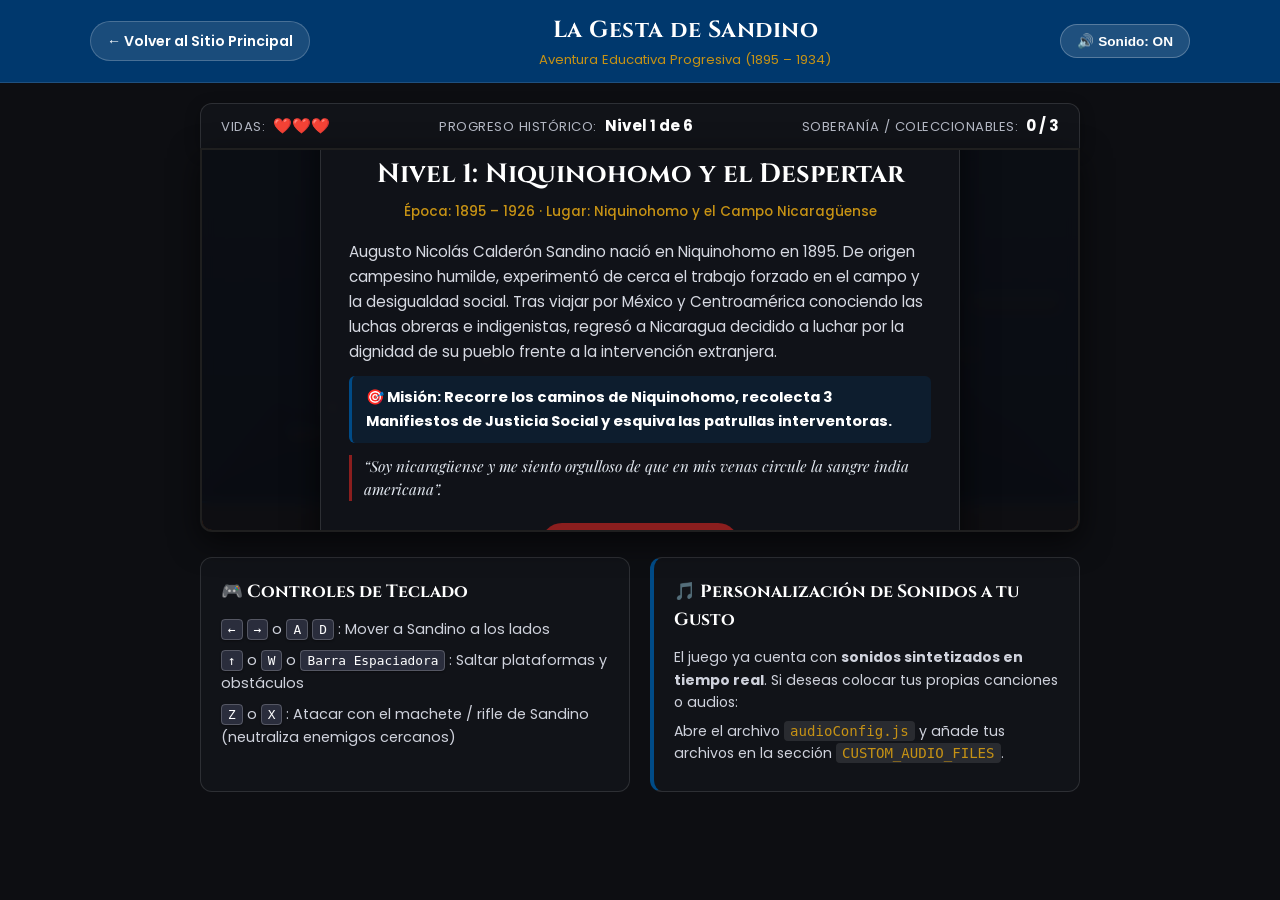
==== Mini_juego/index.html @ 036c1f07 "Add files via upload" ====
<!DOCTYPE html>
<html lang="es">

<head>
    <meta charset="UTF-8">
    <meta name="viewport" content="width=device-width, initial-scale=1.0">
    <title>La Gesta de Sandino | Videojuego Histórico Educativo</title>
    <!-- Google Fonts -->
    <link rel="preconnect" href="https://fonts.googleapis.com">
    <link rel="preconnect" href="https://fonts.gstatic.com" crossorigin>
    <link href="https://fonts.googleapis.com/css2?family=Cinzel:wght@600;700;900&family=Playfair+Display:ital,wght@0,600;0,800;1,600&family=Poppins:wght@300;400;500;600;700&display=swap" rel="stylesheet">
    <link rel="stylesheet" href="styles.css">
</head>

<body>
    <!-- Encabezado de Navegación del Mini Juego -->
    <header class="game-header">
        <div class="header-container">
            <a href="../index.html" class="btn-return">← Volver al Sitio Principal</a>
            <div class="game-title-group">
                <h1 class="game-main-title">La Gesta de Sandino</h1>
                <p class="game-subtitle">Aventura Educativa Progresiva (1895 – 1934)</p>
            </div>
            <button id="btnToggleSound" class="btn-sound-toggle">🔊 Sonido: ON</button>
        </div>
    </header>

    <main class="game-wrapper">
        <!-- Barra de Estado / HUD del Jugador -->
        <div class="game-hud">
            <div class="hud-item">
                <span class="hud-label">Vidas:</span>
                <span id="hudLives" class="hud-value">❤️❤️❤️</span>
            </div>
            <div class="hud-item">
                <span class="hud-label">Progreso Histórico:</span>
                <span id="hudLevel" class="hud-value">Nivel 1 de 6</span>
            </div>
            <div class="hud-item">
                <span class="hud-label">Soberanía / Coleccionables:</span>
                <span id="hudScore" class="hud-value">0 / 3</span>
            </div>
        </div>

        <!-- Contenedor del Lienzo del Juego -->
        <div class="canvas-container">
            <canvas id="gameCanvas" width="1200" height="520"></canvas>

            <!-- Modal Educativo de Inicio de Nivel -->
            <div id="dialogueModal" class="game-modal">
                <div class="modal-content">
                    <span class="modal-badge">Contexto Pedagógico</span>
                    <h2 id="dialogueTitle">Nivel 1: Niquinohomo y el Despertar</h2>
                    <p id="dialoguePeriod" class="modal-meta">Época: 1895 – 1926 · Lugar: Niquinohomo</p>
                    <div class="modal-body">
                        <p id="dialogueText">Texto de historia aquí...</p>
                        <div class="modal-mission">
                            <strong id="dialogueMission">🎯 Misión: Recolecta los manifiestos...</strong>
                        </div>
                        <blockquote id="dialogueQuote" class="modal-quote">“La soberanía de un pueblo no se discute...”</blockquote>
                    </div>
                    <button id="btnStartLevel" class="btn-game btn-play">Comenzar Misión ▶</button>
                </div>
            </div>

            <!-- Modal de Nivel Completado -->
            <div id="levelWinModal" class="game-modal">
                <div class="modal-content victory-content">
                    <span class="modal-badge badge-gold">¡Hito Histórico Alcanzado!</span>
                    <h2 id="winTitle">¡Victoria de Nivel!</h2>
                    <p id="winDesc">Descripción de la victoria histórica...</p>
                    <button id="btnNextLevel" class="btn-game btn-next">Avanzar en la Historia ➔</button>
                </div>
            </div>

            <!-- Modal de Derrota / Reintento -->
            <div id="gameOverModal" class="game-modal">
                <div class="modal-content defeat-content">
                    <span class="modal-badge badge-red">La Lucha Continúa</span>
                    <h2>Sandino se Repliega</h2>
                    <p>Las circunstancias fueron adversas en este intento. Como decía Sandino: <em>"En la lucha por la patria no hay rendición, sino reorganización táctica"</em>.</p>
                    <button id="btnRetry" class="btn-game btn-retry">Reintentar Nivel ↺</button>
                </div>
            </div>

            <!-- Modal de Victoria Final y Epílogo -->
            <div id="finalVictoryModal" class="game-modal">
                <div class="modal-content epilogue-content">
                    <span class="modal-badge badge-gold">¡Gesta Completada!</span>
                    <h2>General de Hombres Libres</h2>
                    <p>Has recorrido toda la trayectoria histórica de Augusto C. Sandino: desde sus humildes orígenes en Niquinohomo, su heroica resistencia armada en Las Segovias expulsando a las tropas interventoras, su proyecto de paz y cooperativas en Wiwilí, hasta su elevación a la <strong>Inmortalidad como Héroe Nacional de Nicaragua</strong>.</p>
                    <blockquote class="modal-quote">“Sandino vive en la soberanía y la dignidad del pueblo nicaragüense”.</blockquote>
                    <div class="modal-actions">
                        <button id="btnRestartAll" class="btn-game btn-retry">Jugar de Nuevo ↺</button>
                        <a href="../index.html" class="btn-game btn-play">Regresar al Sitio Principal 🏛️</a>
                    </div>
                </div>
            </div>
        </div>

        <!-- Controles Táctiles para Móviles / Tablets -->
        <div class="touch-controls" id="touchControls">
            <div class="touch-dpad">
                <button id="btnTouchLeft" class="touch-btn" aria-label="Izquierda">◀</button>
                <button id="btnTouchRight" class="touch-btn" aria-label="Derecha">▶</button>
            </div>
            <div class="touch-actions">
                <button id="btnTouchAction" class="touch-btn btn-action-touch" aria-label="Atacar">⚔️ Atacar</button>
                <button id="btnTouchJump" class="touch-btn btn-jump-touch" aria-label="Salto">▲ Saltar</button>
            </div>
        </div>

        <!-- Panel de Instrucciones y Guía de Controles -->
        <section class="game-instructions">
            <div class="instruction-box">
                <h3>🎮 Controles de Teclado</h3>
                <ul>
                    <li><kbd>←</kbd> <kbd>→</kbd> o <kbd>A</kbd> <kbd>D</kbd> : Mover a Sandino a los lados</li>
                    <li><kbd>↑</kbd> o <kbd>W</kbd> o <kbd>Barra Espaciadora</kbd> : Saltar plataformas y obstáculos</li>
                    <li><kbd>Z</kbd> o <kbd>X</kbd> : Atacar con el machete / rifle de Sandino (neutraliza enemigos cercanos)</li>
                </ul>
            </div>

            <div class="instruction-box audio-instruction-box">
                <h3>🎵 Personalización de Sonidos a tu Gusto</h3>
                <p>El juego ya cuenta con <strong>sonidos sintetizados en tiempo real</strong>. Si deseas colocar tus propias canciones o audios:</p>
                <p>Abre el archivo <code>audioConfig.js</code> y añade tus archivos en la sección <code>CUSTOM_AUDIO_FILES</code>.</p>
            </div>
        </section>
    </main>

    <!-- Scripts del Motor y Configuración de Sonido -->
    <script src="audioConfig.js"></script>
    <script src="game.js"></script>
</body>

</html>
---- Mini_juego/styles.css ----
/* ==========================================================================
   MINI JUEGO DE SANDINO - ESTILOS VISUALES (STYLES.CSS)
   Estética Patriótica de Nicaragua y Sandino, Minimalista y Responsive
   ========================================================================== */

:root {
    --nicaragua-blue: #004b87;
    --nicaragua-blue-dark: #003366;
    --nicaragua-blue-light: #0066b3;
    --nicaragua-white: #ffffff;
    --nicaragua-gold: #c69214;

    --sandino-red: #8b1e1e;
    --sandino-red-hover: #a12323;
    --sandino-black: #121316;
    --sandino-card-bg: rgba(18, 20, 26, 0.92);

    --bg-page: #0d0e12;
    --text-primary: #f5f6f8;
    --text-muted: #b4b8c4;
    --border-subtle: rgba(255, 255, 255, 0.12);
    --transition-smooth: all 0.25s cubic-bezier(0.16, 1, 0.3, 1);
}

* {
    box-sizing: border-box;
    margin: 0;
    padding: 0;
    -webkit-tap-highlight-color: transparent;
}

html {
    scroll-behavior: smooth;
    font-size: 16px;
    background-color: var(--bg-page);
}

body {
    font-family: 'Poppins', sans-serif;
    background-color: var(--bg-page);
    color: var(--text-primary);
    line-height: 1.6;
    overflow-x: hidden;
    min-height: 100vh;
    display: flex;
    flex-direction: column;
}

a, button {
    -webkit-tap-highlight-color: transparent;
    outline: none;
}

a:focus-visible, button:focus-visible {
    outline: 2px solid var(--nicaragua-blue-light);
    outline-offset: 2px;
}

/* Scrollbar Minimalista */
::-webkit-scrollbar {
    width: 7px;
}
::-webkit-scrollbar-track {
    background: #111217;
}
::-webkit-scrollbar-thumb {
    background: #363945;
    border-radius: 4px;
}
::-webkit-scrollbar-thumb:hover {
    background: #4e5263;
}

/* ==========================================================================
   ENCABEZADO DEL JUEGO
   ========================================================================== */
.game-header {
    background: rgba(0, 60, 115, 0.95);
    backdrop-filter: blur(10px);
    border-bottom: 1px solid rgba(255, 255, 255, 0.12);
    padding: 12px 20px;
    position: sticky;
    top: 0;
    z-index: 100;
}

.header-container {
    max-width: 1100px;
    margin: 0 auto;
    display: flex;
    align-items: center;
    justify-content: space-between;
    gap: 15px;
    flex-wrap: wrap;
}

.btn-return {
    display: inline-flex;
    align-items: center;
    padding: 8px 16px;
    background-color: rgba(255, 255, 255, 0.1);
    color: #ffffff;
    text-decoration: none;
    font-size: 0.88rem;
    font-weight: 600;
    border-radius: 20px;
    border: 1px solid rgba(255, 255, 255, 0.2);
    transition: var(--transition-smooth);
}

.btn-return:hover {
    background-color: var(--sandino-red);
    border-color: var(--sandino-red);
    transform: translateY(-2px);
}

.game-title-group {
    text-align: center;
}

.game-main-title {
    font-family: 'Cinzel', serif;
    font-size: 1.45rem;
    color: #ffffff;
    letter-spacing: 0.5px;
}

.game-subtitle {
    font-size: 0.82rem;
    color: var(--nicaragua-gold);
}

.btn-sound-toggle {
    padding: 8px 16px;
    background-color: rgba(255, 255, 255, 0.12);
    color: #ffffff;
    border: 1px solid rgba(255, 255, 255, 0.25);
    border-radius: 20px;
    font-size: 0.85rem;
    font-weight: 600;
    cursor: pointer;
    transition: var(--transition-smooth);
}

.btn-sound-toggle:hover {
    background-color: rgba(255, 255, 255, 0.2);
}

/* ==========================================================================
   ÁREA PRINCIPAL DEL JUEGO
   ========================================================================== */
.game-wrapper {
    max-width: 940px;
    margin: 20px auto 40px auto;
    padding: 0 15px;
    flex: 1;
    display: flex;
    flex-direction: column;
    align-items: center;
}

/* HUD / Barra de Estado */
.game-hud {
    width: 100%;
    max-width: 880px;
    background: var(--sandino-card-bg);
    border: 1px solid var(--border-subtle);
    border-bottom: none;
    border-radius: 12px 12px 0 0;
    padding: 10px 20px;
    display: flex;
    justify-content: space-between;
    align-items: center;
    font-size: 0.95rem;
    box-shadow: 0 4px 15px rgba(0, 0, 0, 0.3);
}

.hud-item {
    display: flex;
    align-items: center;
    gap: 8px;
}

.hud-label {
    color: var(--text-muted);
    font-size: 0.82rem;
    text-transform: uppercase;
    letter-spacing: 0.5px;
}

.hud-value {
    font-weight: 700;
    color: #ffffff;
}

/* Contenedor del Lienzo */
.canvas-container {
    position: relative;
    width: 100%;
    max-width: 880px;
    background: #000000;
    border: 2px solid var(--border-subtle);
    border-radius: 0 0 12px 12px;
    overflow: hidden;
    box-shadow: 0 10px 30px rgba(0, 0, 0, 0.6);
}

#gameCanvas {
    display: block;
    width: 100%;
    height: auto;
    background: #0d0f17;
}

/* ==========================================================================
   MODALES EDUCATIVOS DENTRO DEL JUEGO
   ========================================================================== */
.game-modal {
    position: absolute;
    inset: 0;
    background: rgba(10, 12, 18, 0.92);
    backdrop-filter: blur(6px);
    display: flex;
    align-items: center;
    justify-content: center;
    padding: 20px;
    opacity: 0;
    visibility: hidden;
    transition: opacity 0.3s ease, visibility 0.3s ease;
    z-index: 50;
}

.game-modal.active {
    opacity: 1;
    visibility: visible;
}

.modal-content {
    background: var(--sandino-card-bg);
    border: 1px solid var(--border-subtle);
    border-radius: 16px;
    padding: 30px 28px;
    max-width: 640px;
    width: 100%;
    text-align: center;
    box-shadow: 0 12px 35px rgba(0, 0, 0, 0.7);
    animation: modalPop 0.35s cubic-bezier(0.16, 1, 0.3, 1);
}

@keyframes modalPop {
    from {
        transform: scale(0.92) translateY(15px);
        opacity: 0;
    }
    to {
        transform: scale(1) translateY(0);
        opacity: 1;
    }
}

.modal-badge {
    display: inline-block;
    background-color: var(--nicaragua-blue);
    color: #ffffff;
    font-size: 0.75rem;
    font-weight: 700;
    padding: 4px 12px;
    border-radius: 12px;
    text-transform: uppercase;
    letter-spacing: 0.6px;
    margin-bottom: 10px;
}

.badge-gold {
    background-color: var(--nicaragua-gold);
    color: #121316;
}

.badge-red {
    background-color: var(--sandino-red);
    color: #ffffff;
}

.modal-content h2 {
    font-family: 'Cinzel', serif;
    font-size: 1.65rem;
    color: #ffffff;
    margin-bottom: 6px;
}

.modal-meta {
    font-size: 0.85rem;
    color: var(--nicaragua-gold);
    margin-bottom: 16px;
    font-weight: 500;
}

.modal-body {
    text-align: left;
    margin-bottom: 22px;
}

.modal-body p {
    font-size: 0.95rem;
    line-height: 1.65;
    color: #d6d9e2;
    margin-bottom: 12px;
}

.modal-mission {
    background: rgba(0, 75, 135, 0.2);
    border-left: 3px solid var(--nicaragua-blue);
    padding: 10px 14px;
    border-radius: 6px;
    margin-bottom: 12px;
    color: #ffffff;
    font-size: 0.92rem;
}

.modal-quote {
    font-family: 'Playfair Display', serif;
    font-style: italic;
    color: #e2e8f0;
    border-left: 3px solid var(--sandino-red);
    padding-left: 12px;
    margin: 10px 0;
    font-size: 0.95rem;
    line-height: 1.5;
}

.modal-actions {
    display: flex;
    gap: 12px;
    justify-content: center;
    flex-wrap: wrap;
}

/* Botones del Juego */
.btn-game {
    display: inline-flex;
    align-items: center;
    justify-content: center;
    padding: 12px 28px;
    font-size: 0.95rem;
    font-weight: 700;
    border-radius: 26px;
    cursor: pointer;
    border: none;
    text-decoration: none;
    transition: var(--transition-smooth);
    user-select: none;
}

.btn-game:active {
    transform: scale(0.96);
}

.btn-play {
    background-color: var(--sandino-red);
    color: #ffffff;
}

.btn-play:hover {
    background-color: var(--sandino-red-hover);
    transform: translateY(-2px);
    box-shadow: 0 4px 15px rgba(139, 30, 30, 0.4);
}

.btn-next {
    background-color: var(--nicaragua-blue);
    color: #ffffff;
}

.btn-next:hover {
    background-color: var(--nicaragua-blue-light);
    transform: translateY(-2px);
}

.btn-retry {
    background-color: #2b2f3d;
    color: #ffffff;
    border: 1px solid rgba(255, 255, 255, 0.2);
}

.btn-retry:hover {
    background-color: var(--sandino-red);
    border-color: var(--sandino-red);
    transform: translateY(-2px);
}

/* ==========================================================================
   CONTROLES TÁCTILES PARA MÓVILES
   ========================================================================== */
.touch-controls {
    display: none;
    width: 100%;
    max-width: 880px;
    justify-content: space-between;
    margin-top: 15px;
    padding: 0 10px;
}

.touch-dpad, .touch-actions {
    display: flex;
    gap: 12px;
}

.touch-btn {
    width: 58px;
    height: 58px;
    background-color: #1e2230;
    color: #ffffff;
    border: 1.5px solid rgba(255, 255, 255, 0.2);
    border-radius: 50%;
    font-size: 1.3rem;
    font-weight: bold;
    display: flex;
    align-items: center;
    justify-content: center;
    cursor: pointer;
    user-select: none;
    transition: background 0.15s ease;
}

.touch-btn:active {
    background-color: var(--nicaragua-blue);
}

.btn-action-touch {
    width: auto;
    padding: 0 18px;
    border-radius: 28px;
    font-size: 0.85rem;
    background-color: #451a1a;
    border-color: var(--sandino-red);
}

.btn-jump-touch {
    width: auto;
    padding: 0 18px;
    border-radius: 28px;
    font-size: 0.85rem;
    background-color: #1a2a45;
    border-color: var(--nicaragua-blue);
}

/* ==========================================================================
   PANEL DE INSTRUCCIONES
   ========================================================================== */
.game-instructions {
    width: 100%;
    max-width: 880px;
    display: grid;
    grid-template-columns: 1fr;
    gap: 20px;
    margin-top: 25px;
}

.instruction-box {
    background: var(--sandino-card-bg);
    border: 1px solid var(--border-subtle);
    border-radius: 12px;
    padding: 20px;
}

.instruction-box h3 {
    font-family: 'Cinzel', serif;
    font-size: 1.1rem;
    color: #ffffff;
    margin-bottom: 12px;
}

.instruction-box ul {
    list-style: none;
}

.instruction-box li {
    font-size: 0.9rem;
    color: #cfd2dc;
    margin-bottom: 8px;
}

kbd {
    background: #2a2d3c;
    border: 1px solid rgba(255, 255, 255, 0.2);
    border-radius: 4px;
    padding: 2px 6px;
    font-size: 0.8rem;
    color: #ffffff;
    box-shadow: 0 1px 2px rgba(0,0,0,0.4);
}

.audio-instruction-box {
    border-left: 4px solid var(--nicaragua-blue);
}

.audio-instruction-box p {
    font-size: 0.88rem;
    color: #cfd2dc;
    margin-bottom: 6px;
}

.audio-instruction-box code {
    background: rgba(255, 255, 255, 0.1);
    padding: 2px 6px;
    border-radius: 4px;
    color: var(--nicaragua-gold);
}

/* ==========================================================================
   MEDIA QUERIES
   ========================================================================== */
@media (max-width: 768px) {
    .touch-controls {
        display: flex;
    }

    .game-instructions {
        grid-template-columns: 1fr;
    }
}

@media (min-width: 769px) {
    .game-instructions {
        grid-template-columns: 1fr 1fr;
    }
}
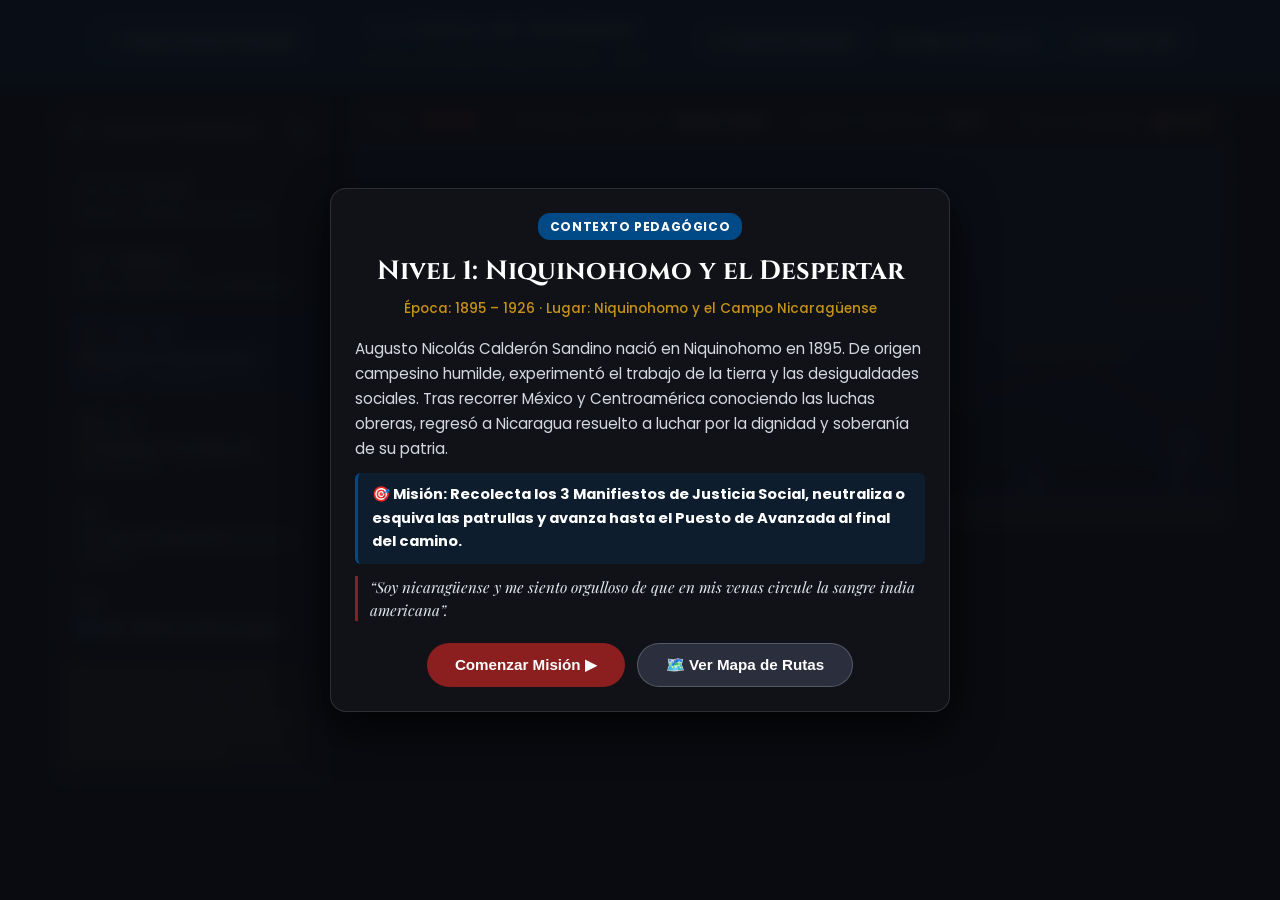
==== commit 6fdecd17: "Add files via upload" ====
--- a/Mini_juego/index.html
+++ b/Mini_juego/index.html
@@ -21,112 +21,253 @@
                 <h1 class="game-main-title">La Gesta de Sandino</h1>
                 <p class="game-subtitle">Aventura Educativa Progresiva (1895 – 1934)</p>
             </div>
-            <button id="btnToggleSound" class="btn-sound-toggle">🔊 Sonido: ON</button>
+            <div class="header-actions">
+                <button id="btnToggleControls" class="btn-controls-toggle" title="Mostrar u ocultar la guía de controles">🎮 Guía de Controles</button>
+                <button id="btnOpenMap" class="btn-map-toggle" title="Ver progreso de campaña en el mapa de Nicaragua">🗺️ Mapa de Campaña</button>
+                <button id="btnToggleSound" class="btn-sound-toggle">🔊 Sonido: ON</button>
+            </div>
         </div>
     </header>
 
     <main class="game-wrapper">
-        <!-- Barra de Estado / HUD del Jugador -->
-        <div class="game-hud">
-            <div class="hud-item">
-                <span class="hud-label">Vidas:</span>
-                <span id="hudLives" class="hud-value">❤️❤️❤️</span>
-            </div>
-            <div class="hud-item">
-                <span class="hud-label">Progreso Histórico:</span>
-                <span id="hudLevel" class="hud-value">Nivel 1 de 6</span>
-            </div>
-            <div class="hud-item">
-                <span class="hud-label">Soberanía / Coleccionables:</span>
-                <span id="hudScore" class="hud-value">0 / 3</span>
+        <!-- Pestaña flotante lateral izquierda para reabrir controles cuando esté oculto -->
+        <button id="btnSideToggleControls" class="side-controls-toggle" title="Mostrar Guía de Controles">
+            <span>🎮 Controles</span>
+        </button>
+
+        <!-- Fondo oscuro para cerrar en móvil al tocar fuera -->
+        <div id="controlsBackdrop" class="controls-backdrop"></div>
+
+        <!-- Contenedor Principal: Panel Izquierdo de Controles + Minijuego al Centro -->
+        <div class="game-layout-container">
+            <!-- Panel Lateral Izquierdo de Controles (Colapsable) -->
+            <aside id="controlsSidebar" class="controls-sidebar is-open">
+                <div class="sidebar-header">
+                    <div class="sidebar-title-group">
+                        <span class="sidebar-icon">🎮</span>
+                        <h3>Guía de Controles</h3>
+                    </div>
+                    <button id="btnCloseControls" class="btn-close-controls" aria-label="Ocultar Guía de Controles" title="Ocultar Guía">✕</button>
+                </div>
+                <div class="sidebar-body">
+                    <ul class="controls-list">
+                        <li>
+                            <div class="keys"><kbd>←</kbd> <kbd>→</kbd> / <kbd>A</kbd> <kbd>D</kbd></div>
+                            <div class="desc">Mover a Sandino a los lados</div>
+                        </li>
+                        <li>
+                            <div class="keys"><kbd>W</kbd> / <kbd>Espacio</kbd></div>
+                            <div class="desc">Saltar plataformas y obstáculos</div>
+                        </li>
+                        <li class="control-featured">
+                            <div class="keys"><kbd>↑</kbd> + <kbd>X</kbd> / <kbd>C</kbd></div>
+                            <div class="desc"><strong>🎯 Disparar Hacia Arriba</strong> — mantén ↑ y presiona X o C</div>
+                        </li>
+                        <li>
+                            <div class="keys"><kbd>X</kbd> o <kbd>C</kbd></div>
+                            <div class="desc"><strong>🔫 Disparar Fusil Máuser</strong> (horizontal)</div>
+                        </li>
+                        <li>
+                            <div class="keys"><kbd>Z</kbd></div>
+                            <div class="desc"><strong>⚔️ Tajo con Machete</strong> (cuerpo a cuerpo)</div>
+                        </li>
+                        <li>
+                            <div class="keys"><kbd>M</kbd></div>
+                            <div class="desc"><strong>🗺️ Abrir Mapa de Nicaragua</strong></div>
+                        </li>
+                    </ul>
+                    <div class="sidebar-tip">
+                        <small>💡 <em>Jefes Históricos:</em> Nivel 3 = Biplano Interventor (dispara <kbd>↑</kbd> + <kbd>X</kbd> para alcanzarlo). Nivel 6 = Comandante de la Guardia Traidora (Somoza). Música de batalla única en cada nivel.</small>
+                    </div>
+                </div>
+            </aside>
+
+            <!-- Área Central del Minijuego -->
+            <div class="game-center-wrapper">
+                <!-- Barra de Estado / HUD del Jugador -->
+                <div class="game-hud">
+                    <div class="hud-item">
+                        <span class="hud-label">Vidas:</span>
+                        <span id="hudLives" class="hud-value">❤️❤️❤️</span>
+                    </div>
+                    <div class="hud-item">
+                        <span class="hud-label">Progreso Histórico:</span>
+                        <span id="hudLevel" class="hud-value">Nivel 1 de 6</span>
+                    </div>
+                    <div class="hud-item">
+                        <span class="hud-label">Misión / Objetivos:</span>
+                        <span id="hudScore" class="hud-value">0 / 3</span>
+                    </div>
+                    <div class="hud-item hud-ammo-item">
+                        <span class="hud-label">Fusil de Campaña:</span>
+                        <span id="hudAmmo" class="hud-value">🎯 6 / 6</span>
+                    </div>
+                </div>
+
+                <!-- Barra de Vida del Jefe Histórico (Aparece en Niveles de Jefe) -->
+                <div id="hudBossContainer" class="hud-boss-bar is-hidden">
+                    <div class="boss-info">
+                        <span id="bossName" class="boss-name">⚔️ Jefe: Biplano Interventor</span>
+                        <span id="bossHpText" class="boss-hp-text">100 / 100 HP</span>
+                    </div>
+                    <div class="boss-bar-track">
+                        <div id="bossBarFill" class="boss-bar-fill" style="width: 100%;"></div>
+                    </div>
+                </div>
+
+                <!-- Contenedor del Lienzo del Juego -->
+                <div class="canvas-container">
+                    <canvas id="gameCanvas" width="1200" height="520"></canvas>
+
+                    <!-- Modal Educativo de Inicio de Nivel -->
+                    <div id="dialogueModal" class="game-modal">
+                        <div class="modal-content">
+                            <span class="modal-badge">Contexto Pedagógico</span>
+                            <h2 id="dialogueTitle">Nivel 1: Niquinohomo y el Despertar</h2>
+                            <p id="dialoguePeriod" class="modal-meta">Época: 1895 – 1926 · Lugar: Niquinohomo</p>
+                            <div class="modal-body">
+                                <p id="dialogueText">Texto de historia aquí...</p>
+                                <div class="modal-mission">
+                                    <strong id="dialogueMission">🎯 Misión: Recolecta los manifiestos...</strong>
+                                </div>
+                                <blockquote id="dialogueQuote" class="modal-quote">“La soberanía de un pueblo no se discute...”</blockquote>
+                            </div>
+                            <div class="modal-actions">
+                                <button id="btnStartLevel" class="btn-game btn-play">Comenzar Misión ▶</button>
+                                <button id="btnModalMap" class="btn-game btn-retry">🗺️ Ver Mapa de Rutas</button>
+                            </div>
+                        </div>
+                    </div>
+
+                    <!-- Modal de Nivel Completado -->
+                    <div id="levelWinModal" class="game-modal">
+                        <div class="modal-content victory-content">
+                            <span class="modal-badge badge-gold">¡Hito Histórico Alcanzado!</span>
+                            <h2 id="winTitle">¡Victoria de Nivel!</h2>
+                            <p id="winDesc">Descripción de la victoria histórica...</p>
+                            <div class="modal-actions">
+                                <button id="btnNextLevel" class="btn-game btn-next">Avanzar por el Mapa ➔</button>
+                            </div>
+                        </div>
+                    </div>
+
+                    <!-- Modal de Derrota / Reintento -->
+                    <div id="gameOverModal" class="game-modal">
+                        <div class="modal-content defeat-content">
+                            <span class="modal-badge badge-red">La Lucha Continúa</span>
+                            <h2>Sandino se Repliega</h2>
+                            <p>Las circunstancias fueron adversas en este intento. Como decía Sandino: <em>"En la lucha por la patria no hay rendición, sino reorganización táctica"</em>.</p>
+                            <div class="modal-actions">
+                                <button id="btnRetry" class="btn-game btn-retry">Reintentar Nivel ↺</button>
+                                <button id="btnGameOverMap" class="btn-game btn-play">🗺️ Consultar Mapa</button>
+                            </div>
+                        </div>
+                    </div>
+
+                    <!-- Modal del Mapa Interactivo de la Campaña de Nicaragua -->
+                    <div id="campaignMapModal" class="game-modal map-modal">
+                        <div class="modal-content map-modal-content">
+                            <span class="modal-badge badge-gold">🗺️ Geografía Histórica de Nicaragua</span>
+                            <h2>Ruta de la Gesta Patriótica (1895 – 1934)</h2>
+                            <p class="map-subtitle">Avanza por cada región de Nicaragua para defender la soberanía y derrotar a los jefes de ocupación:</p>
+                            
+                            <div class="campaign-map-canvas-wrapper">
+                                <div class="campaign-map-board" id="campaignMapBoard">
+                                    <div class="map-route-line"></div>
+                                    
+                                    <!-- Nodo 1 -->
+                                    <div class="map-node node-unlocked" data-level="0" id="mapNode0">
+                                        <div class="node-marker">1</div>
+                                        <div class="node-info">
+                                            <span class="node-name">Niquinohomo</span>
+                                            <span class="node-desc">El Despertar (1895)</span>
+                                        </div>
+                                    </div>
+
+                                    <!-- Nodo 2 -->
+                                    <div class="map-node" data-level="1" id="mapNode1">
+                                        <div class="node-marker">2</div>
+                                        <div class="node-info">
+                                            <span class="node-name">San Albino</span>
+                                            <span class="node-desc">Rechazo al Espino Negro</span>
+                                        </div>
+                                    </div>
+
+                                    <!-- Nodo 3 (Jefe 1) -->
+                                    <div class="map-node node-boss" data-level="2" id="mapNode2">
+                                        <div class="node-marker">⚔️ 3</div>
+                                        <div class="node-info">
+                                            <span class="node-name">El Chipote</span>
+                                            <span class="node-desc">¡Jefe: Biplano Interventor!</span>
+                                        </div>
+                                    </div>
+
+                                    <!-- Nodo 4 -->
+                                    <div class="map-node" data-level="3" id="mapNode3">
+                                        <div class="node-marker">4</div>
+                                        <div class="node-info">
+                                            <span class="node-name">Las Segovias</span>
+                                            <span class="node-desc">Expulsión de Marines</span>
+                                        </div>
+                                    </div>
+
+                                    <!-- Nodo 5 -->
+                                    <div class="map-node" data-level="4" id="mapNode4">
+                                        <div class="node-marker">5</div>
+                                        <div class="node-info">
+                                            <span class="node-name">Río Coco / Wiwilí</span>
+                                            <span class="node-desc">Cooperativas Agrícolas</span>
+                                        </div>
+                                    </div>
+
+                                    <!-- Nodo 6 (Jefe Final) -->
+                                    <div class="map-node node-boss node-final" data-level="5" id="mapNode5">
+                                        <div class="node-marker">👑 6</div>
+                                        <div class="node-info">
+                                            <span class="node-name">Loma de Tiscapa</span>
+                                            <span class="node-desc">¡Jefe Final: Inmortalidad!</span>
+                                        </div>
+                                    </div>
+                                </div>
+                            </div>
+
+                            <div class="modal-actions map-actions">
+                                <button id="btnCloseMap" class="btn-game btn-play">Volver a la Misión ➔</button>
+                            </div>
+                        </div>
+                    </div>
+
+                    <!-- Modal de Victoria Final y Epílogo -->
+                    <div id="finalVictoryModal" class="game-modal">
+                        <div class="modal-content epilogue-content">
+                            <span class="modal-badge badge-gold">¡Gesta Patriótica Culminada!</span>
+                            <h2>General de Hombres Libres</h2>
+                            <p>Has recorrido victoriosamente todo el mapa y los hitos históricos de Augusto C. Sandino: desde Niquinohomo, el combate armado en El Chipote derribando la aviación interventora, la expulsión de las tropas extranjeras, las cooperativas campesinas de Wiwilí, hasta triunfar sobre la conspiración en Managua, elevándote a la <strong>Inmortalidad como Héroe Nacional de Nicaragua</strong>.</p>
+                            <blockquote class="modal-quote">“La soberanía de un pueblo no se discute, se defiende con las armas en la mano. ¡Sandino vive en la dignidad de Nicaragua!”.</blockquote>
+                            <div class="modal-actions">
+                                <button id="btnRestartAll" class="btn-game btn-retry">Jugar la Gesta de Nuevo ↺</button>
+                                <a href="../index.html" class="btn-game btn-play">Regresar al Sitio Principal 🏛️</a>
+                            </div>
+                        </div>
+                    </div>
+                </div>
+
+                <!-- Controles Táctiles Optimizados para Móviles y Tablets -->
+                <div class="touch-controls" id="touchControls">
+                    <div class="touch-dpad">
+                        <button id="btnTouchLeft" class="touch-btn" aria-label="Mover a la Izquierda">◀</button>
+                        <button id="btnTouchRight" class="touch-btn" aria-label="Mover a la Derecha">▶</button>
+                        <button id="btnTouchAimUp" class="touch-btn btn-aim-touch" aria-label="Apuntar Arriba" title="Apuntar Arriba">▲</button>
+                    </div>
+                    <div class="touch-actions">
+                        <button id="btnTouchShoot" class="touch-btn btn-shoot-touch" aria-label="Disparar Fusil">🔫 Disparar</button>
+                        <button id="btnTouchAction" class="touch-btn btn-action-touch" aria-label="Machete">⚔️ Machete</button>
+                        <button id="btnTouchJump" class="touch-btn btn-jump-touch" aria-label="Saltar">🦘 Salto</button>
+                        <button id="btnTouchMap" class="touch-btn btn-map-touch" aria-label="Ver Mapa">🗺️</button>
+                    </div>
+                </div>
             </div>
         </div>
-
-        <!-- Contenedor del Lienzo del Juego -->
-        <div class="canvas-container">
-            <canvas id="gameCanvas" width="1200" height="520"></canvas>
-
-            <!-- Modal Educativo de Inicio de Nivel -->
-            <div id="dialogueModal" class="game-modal">
-                <div class="modal-content">
-                    <span class="modal-badge">Contexto Pedagógico</span>
-                    <h2 id="dialogueTitle">Nivel 1: Niquinohomo y el Despertar</h2>
-                    <p id="dialoguePeriod" class="modal-meta">Época: 1895 – 1926 · Lugar: Niquinohomo</p>
-                    <div class="modal-body">
-                        <p id="dialogueText">Texto de historia aquí...</p>
-                        <div class="modal-mission">
-                            <strong id="dialogueMission">🎯 Misión: Recolecta los manifiestos...</strong>
-                        </div>
-                        <blockquote id="dialogueQuote" class="modal-quote">“La soberanía de un pueblo no se discute...”</blockquote>
-                    </div>
-                    <button id="btnStartLevel" class="btn-game btn-play">Comenzar Misión ▶</button>
-                </div>
-            </div>
-
-            <!-- Modal de Nivel Completado -->
-            <div id="levelWinModal" class="game-modal">
-                <div class="modal-content victory-content">
-                    <span class="modal-badge badge-gold">¡Hito Histórico Alcanzado!</span>
-                    <h2 id="winTitle">¡Victoria de Nivel!</h2>
-                    <p id="winDesc">Descripción de la victoria histórica...</p>
-                    <button id="btnNextLevel" class="btn-game btn-next">Avanzar en la Historia ➔</button>
-                </div>
-            </div>
-
-            <!-- Modal de Derrota / Reintento -->
-            <div id="gameOverModal" class="game-modal">
-                <div class="modal-content defeat-content">
-                    <span class="modal-badge badge-red">La Lucha Continúa</span>
-                    <h2>Sandino se Repliega</h2>
-                    <p>Las circunstancias fueron adversas en este intento. Como decía Sandino: <em>"En la lucha por la patria no hay rendición, sino reorganización táctica"</em>.</p>
-                    <button id="btnRetry" class="btn-game btn-retry">Reintentar Nivel ↺</button>
-                </div>
-            </div>
-
-            <!-- Modal de Victoria Final y Epílogo -->
-            <div id="finalVictoryModal" class="game-modal">
-                <div class="modal-content epilogue-content">
-                    <span class="modal-badge badge-gold">¡Gesta Completada!</span>
-                    <h2>General de Hombres Libres</h2>
-                    <p>Has recorrido toda la trayectoria histórica de Augusto C. Sandino: desde sus humildes orígenes en Niquinohomo, su heroica resistencia armada en Las Segovias expulsando a las tropas interventoras, su proyecto de paz y cooperativas en Wiwilí, hasta su elevación a la <strong>Inmortalidad como Héroe Nacional de Nicaragua</strong>.</p>
-                    <blockquote class="modal-quote">“Sandino vive en la soberanía y la dignidad del pueblo nicaragüense”.</blockquote>
-                    <div class="modal-actions">
-                        <button id="btnRestartAll" class="btn-game btn-retry">Jugar de Nuevo ↺</button>
-                        <a href="../index.html" class="btn-game btn-play">Regresar al Sitio Principal 🏛️</a>
-                    </div>
-                </div>
-            </div>
-        </div>
-
-        <!-- Controles Táctiles para Móviles / Tablets -->
-        <div class="touch-controls" id="touchControls">
-            <div class="touch-dpad">
-                <button id="btnTouchLeft" class="touch-btn" aria-label="Izquierda">◀</button>
-                <button id="btnTouchRight" class="touch-btn" aria-label="Derecha">▶</button>
-            </div>
-            <div class="touch-actions">
-                <button id="btnTouchAction" class="touch-btn btn-action-touch" aria-label="Atacar">⚔️ Atacar</button>
-                <button id="btnTouchJump" class="touch-btn btn-jump-touch" aria-label="Salto">▲ Saltar</button>
-            </div>
-        </div>
-
-        <!-- Panel de Instrucciones y Guía de Controles -->
-        <section class="game-instructions">
-            <div class="instruction-box">
-                <h3>🎮 Controles de Teclado</h3>
-                <ul>
-                    <li><kbd>←</kbd> <kbd>→</kbd> o <kbd>A</kbd> <kbd>D</kbd> : Mover a Sandino a los lados</li>
-                    <li><kbd>↑</kbd> o <kbd>W</kbd> o <kbd>Barra Espaciadora</kbd> : Saltar plataformas y obstáculos</li>
-                    <li><kbd>Z</kbd> o <kbd>X</kbd> : Atacar con el machete / rifle de Sandino (neutraliza enemigos cercanos)</li>
-                </ul>
-            </div>
-
-            <div class="instruction-box audio-instruction-box">
-                <h3>🎵 Personalización de Sonidos a tu Gusto</h3>
-                <p>El juego ya cuenta con <strong>sonidos sintetizados en tiempo real</strong>. Si deseas colocar tus propias canciones o audios:</p>
-                <p>Abre el archivo <code>audioConfig.js</code> y añade tus archivos en la sección <code>CUSTOM_AUDIO_FILES</code>.</p>
-            </div>
-        </section>
     </main>
 
     <!-- Scripts del Motor y Configuración de Sonido -->
--- a/Mini_juego/styles.css
+++ b/Mini_juego/styles.css
@@ -130,6 +130,54 @@
     color: var(--nicaragua-gold);
 }
 
+.header-actions {
+    display: flex;
+    align-items: center;
+    gap: 8px;
+    flex-wrap: wrap;
+}
+
+.btn-controls-toggle {
+    padding: 8px 16px;
+    background: rgba(255, 255, 255, 0.12);
+    color: #ffffff;
+    border: 1px solid rgba(255, 255, 255, 0.25);
+    border-radius: 20px;
+    font-size: 0.85rem;
+    font-weight: 600;
+    cursor: pointer;
+    display: inline-flex;
+    align-items: center;
+    gap: 6px;
+    transition: var(--transition-smooth);
+}
+
+.btn-controls-toggle:hover {
+    background: rgba(255, 255, 255, 0.22);
+    transform: translateY(-2px);
+}
+
+.btn-map-toggle {
+    padding: 8px 16px;
+    background: linear-gradient(135deg, #1e3a5f, #004b87);
+    color: #ffffff;
+    border: 1px solid rgba(255, 255, 255, 0.25);
+    border-radius: 20px;
+    font-size: 0.85rem;
+    font-weight: 600;
+    cursor: pointer;
+    display: inline-flex;
+    align-items: center;
+    gap: 6px;
+    transition: var(--transition-smooth);
+}
+
+.btn-map-toggle:hover {
+    background: linear-gradient(135deg, #004b87, #0066b3);
+    transform: translateY(-2px);
+    box-shadow: 0 4px 12px rgba(0, 75, 135, 0.4);
+}
+
 .btn-sound-toggle {
     padding: 8px 16px;
     background-color: rgba(255, 255, 255, 0.12);
@@ -150,13 +198,195 @@
    ÁREA PRINCIPAL DEL JUEGO
    ========================================================================== */
 .game-wrapper {
-    max-width: 940px;
-    margin: 20px auto 40px auto;
+    max-width: 1260px;
+    margin: 16px auto 40px auto;
     padding: 0 15px;
     flex: 1;
     display: flex;
     flex-direction: column;
     align-items: center;
+    width: 100%;
+}
+
+/* Contenedor: Panel Izquierdo de Controles + Centro del Juego */
+.game-layout-container {
+    display: flex;
+    align-items: flex-start;
+    justify-content: center;
+    gap: 20px;
+    width: 100%;
+    position: relative;
+}
+
+/* Pestaña flotante lateral para reabrir cuando la guía esté oculta */
+.side-controls-toggle {
+    position: fixed;
+    left: 0;
+    top: 50%;
+    transform: translateY(-50%);
+    background: linear-gradient(135deg, #1e3a5f, #004b87);
+    color: #ffffff;
+    border: 1px solid rgba(255, 255, 255, 0.25);
+    border-left: none;
+    border-radius: 0 10px 10px 0;
+    padding: 14px 8px;
+    font-size: 0.8rem;
+    font-weight: 700;
+    cursor: pointer;
+    z-index: 95;
+    box-shadow: 2px 4px 15px rgba(0, 0, 0, 0.45);
+    writing-mode: vertical-rl;
+    text-orientation: mixed;
+    transition: var(--transition-smooth);
+    display: none;
+}
+
+.side-controls-toggle.is-visible {
+    display: flex;
+}
+
+.side-controls-toggle:hover {
+    background: var(--nicaragua-blue-light);
+    padding-right: 12px;
+}
+
+/* Fondo oscuro para cerrar en móvil al tocar fuera */
+.controls-backdrop {
+    display: none;
+    position: fixed;
+    inset: 0;
+    background: rgba(0, 0, 0, 0.7);
+    backdrop-filter: blur(3px);
+    z-index: 140;
+    opacity: 0;
+    transition: opacity 0.25s ease;
+}
+
+.controls-backdrop.is-visible {
+    display: block;
+    opacity: 1;
+}
+
+/* Panel Lateral Izquierdo de Controles (Colapsable / Ocultable) */
+.controls-sidebar {
+    width: 280px;
+    flex-shrink: 0;
+    background: var(--sandino-card-bg);
+    border: 1px solid var(--border-subtle);
+    border-radius: 14px;
+    padding: 16px;
+    box-shadow: 0 8px 25px rgba(0, 0, 0, 0.45);
+    position: sticky;
+    top: 75px;
+    transition: all 0.25s ease;
+    z-index: 30;
+}
+
+.controls-sidebar.is-hidden {
+    display: none;
+}
+
+.sidebar-header {
+    display: flex;
+    align-items: center;
+    justify-content: space-between;
+    padding-bottom: 10px;
+    border-bottom: 1px solid var(--border-subtle);
+    margin-bottom: 12px;
+}
+
+.sidebar-title-group {
+    display: flex;
+    align-items: center;
+    gap: 8px;
+}
+
+.sidebar-icon {
+    font-size: 1.15rem;
+}
+
+.sidebar-title-group h3 {
+    font-family: 'Cinzel', serif;
+    font-size: 1rem;
+    color: #ffffff;
+    margin: 0;
+}
+
+.btn-close-controls {
+    background: rgba(255, 255, 255, 0.1);
+    border: 1px solid rgba(255, 255, 255, 0.2);
+    color: #cbd5e1;
+    width: 28px;
+    height: 28px;
+    border-radius: 50%;
+    font-size: 0.85rem;
+    cursor: pointer;
+    display: flex;
+    align-items: center;
+    justify-content: center;
+    transition: var(--transition-smooth);
+}
+
+.btn-close-controls:hover {
+    background: var(--sandino-red);
+    border-color: var(--sandino-red);
+    color: #ffffff;
+}
+
+.controls-list {
+    list-style: none;
+    display: flex;
+    flex-direction: column;
+    gap: 9px;
+}
+
+.controls-list li {
+    background: rgba(255, 255, 255, 0.035);
+    border: 1px solid rgba(255, 255, 255, 0.08);
+    border-radius: 8px;
+    padding: 7px 10px;
+}
+
+.controls-list .control-featured {
+    background: rgba(0, 75, 135, 0.18);
+    border-color: rgba(56, 189, 248, 0.4);
+    box-shadow: 0 0 10px rgba(0, 75, 135, 0.25);
+}
+
+.controls-list .keys {
+    display: flex;
+    gap: 4px;
+    align-items: center;
+    flex-wrap: wrap;
+    margin-bottom: 3px;
+}
+
+.controls-list .desc {
+    font-size: 0.82rem;
+    color: #cbd5e1;
+    line-height: 1.35;
+}
+
+.sidebar-tip {
+    margin-top: 12px;
+    padding: 9px 10px;
+    background: rgba(198, 146, 20, 0.12);
+    border-left: 3px solid var(--nicaragua-gold);
+    border-radius: 6px;
+    color: #fde047;
+    font-size: 0.78rem;
+    line-height: 1.4;
+}
+
+/* Área Central del Minijuego */
+.game-center-wrapper {
+    display: flex;
+    flex-direction: column;
+    align-items: center;
+    flex: 1;
+    max-width: 880px;
+    width: 100%;
+    min-width: 0;
 }
 
 /* HUD / Barra de Estado */
@@ -167,12 +397,14 @@
     border: 1px solid var(--border-subtle);
     border-bottom: none;
     border-radius: 12px 12px 0 0;
-    padding: 10px 20px;
+    padding: 10px 18px;
     display: flex;
     justify-content: space-between;
     align-items: center;
     font-size: 0.95rem;
     box-shadow: 0 4px 15px rgba(0, 0, 0, 0.3);
+    gap: 10px;
+    flex-wrap: wrap;
 }
 
 .hud-item {
@@ -183,7 +415,7 @@
 
 .hud-label {
     color: var(--text-muted);
-    font-size: 0.82rem;
+    font-size: 0.8rem;
     text-transform: uppercase;
     letter-spacing: 0.5px;
 }
@@ -191,6 +423,75 @@
 .hud-value {
     font-weight: 700;
     color: #ffffff;
+}
+
+.hud-ammo-item .hud-value {
+    color: #fde047;
+    letter-spacing: 0.5px;
+    text-shadow: 0 0 8px rgba(250, 204, 21, 0.4);
+}
+
+/* Barra de Vida del Jefe Histórico */
+.hud-boss-bar {
+    width: 100%;
+    max-width: 880px;
+    background: linear-gradient(90deg, rgba(28, 10, 10, 0.96), rgba(48, 14, 14, 0.96));
+    border: 1.5px solid rgba(239, 68, 68, 0.5);
+    border-bottom: none;
+    padding: 8px 18px;
+    display: flex;
+    flex-direction: column;
+    gap: 6px;
+    box-shadow: 0 -2px 18px rgba(220, 38, 38, 0.35);
+    transition: all 0.3s ease;
+    animation: bossPulse 2s infinite alternate;
+}
+
+@keyframes bossPulse {
+    from { border-color: rgba(239, 68, 68, 0.4); }
+    to { border-color: rgba(239, 68, 68, 0.9); }
+}
+
+.hud-boss-bar.is-hidden {
+    display: none !important;
+}
+
+.boss-info {
+    display: flex;
+    justify-content: space-between;
+    align-items: center;
+    font-size: 0.88rem;
+    font-weight: 700;
+}
+
+.boss-name {
+    color: #fca5a5;
+    font-family: 'Cinzel', serif;
+    letter-spacing: 0.6px;
+    text-shadow: 0 0 10px rgba(239, 68, 68, 0.7);
+}
+
+.boss-hp-text {
+    color: #fee2e2;
+    font-size: 0.82rem;
+    font-weight: 600;
+}
+
+.boss-bar-track {
+    width: 100%;
+    height: 12px;
+    background: rgba(0, 0, 0, 0.65);
+    border-radius: 6px;
+    overflow: hidden;
+    border: 1px solid rgba(255, 255, 255, 0.18);
+}
+
+.boss-bar-fill {
+    height: 100%;
+    background: linear-gradient(90deg, #dc2626, #ef4444, #f59e0b);
+    border-radius: 5px;
+    transition: width 0.15s cubic-bezier(0.16, 1, 0.3, 1);
+    box-shadow: 0 0 10px rgba(239, 68, 68, 0.8);
 }
 
 /* Contenedor del Lienzo */
@@ -216,18 +517,19 @@
    MODALES EDUCATIVOS DENTRO DEL JUEGO
    ========================================================================== */
 .game-modal {
-    position: absolute;
+    position: fixed;
     inset: 0;
-    background: rgba(10, 12, 18, 0.92);
-    backdrop-filter: blur(6px);
+    background: rgba(10, 12, 18, 0.94);
+    backdrop-filter: blur(8px);
     display: flex;
     align-items: center;
     justify-content: center;
     padding: 20px;
     opacity: 0;
     visibility: hidden;
-    transition: opacity 0.3s ease, visibility 0.3s ease;
-    z-index: 50;
+    transition: opacity 0.25s ease, visibility 0.25s ease;
+    z-index: 1000;
+    overflow-y: auto;
 }
 
 .game-modal.active {
@@ -239,12 +541,15 @@
     background: var(--sandino-card-bg);
     border: 1px solid var(--border-subtle);
     border-radius: 16px;
-    padding: 30px 28px;
-    max-width: 640px;
+    padding: 24px 24px;
+    max-width: 620px;
     width: 100%;
+    max-height: 88vh;
+    max-height: 88dvh;
+    overflow-y: auto;
     text-align: center;
-    box-shadow: 0 12px 35px rgba(0, 0, 0, 0.7);
-    animation: modalPop 0.35s cubic-bezier(0.16, 1, 0.3, 1);
+    box-shadow: 0 16px 45px rgba(0, 0, 0, 0.8);
+    animation: modalPop 0.3s cubic-bezier(0.16, 1, 0.3, 1);
 }
 
 @keyframes modalPop {
@@ -428,56 +733,200 @@
 
 .btn-action-touch {
     width: auto;
-    padding: 0 18px;
+    padding: 0 16px;
     border-radius: 28px;
     font-size: 0.85rem;
     background-color: #451a1a;
     border-color: var(--sandino-red);
 }
 
+.btn-shoot-touch {
+    width: auto;
+    padding: 0 16px;
+    border-radius: 28px;
+    font-size: 0.85rem;
+    background: linear-gradient(135deg, #781d1d, #991b1b);
+    border-color: #ef4444;
+    color: #ffffff;
+    box-shadow: 0 0 10px rgba(239, 68, 68, 0.4);
+}
+
+.btn-shoot-touch:active {
+    background: #ef4444;
+    transform: scale(0.96);
+}
+
 .btn-jump-touch {
     width: auto;
-    padding: 0 18px;
+    padding: 0 16px;
     border-radius: 28px;
     font-size: 0.85rem;
     background-color: #1a2a45;
     border-color: var(--nicaragua-blue);
 }
 
+.btn-aim-touch {
+    background: linear-gradient(135deg, #163654, #0284c7);
+    border-color: #38bdf8;
+    color: #ffffff;
+    font-size: 1.15rem;
+    font-weight: bold;
+    box-shadow: 0 0 8px rgba(56, 189, 248, 0.35);
+}
+
+.btn-aim-touch:active,
+.btn-aim-touch.active {
+    background: #0ea5e9;
+    transform: scale(0.95);
+    box-shadow: 0 0 14px rgba(56, 189, 248, 0.7);
+}
+
+.btn-map-touch {
+    width: 52px;
+    height: 52px;
+    background: linear-gradient(135deg, #0e375e, #0369a1);
+    border-color: #38bdf8;
+    font-size: 1.2rem;
+}
+
 /* ==========================================================================
-   PANEL DE INSTRUCCIONES
+   ESTILOS DEL MODAL DE MAPA DE CAMPAÑA DE NICARAGUA
    ========================================================================== */
-.game-instructions {
+.map-modal-content {
+    max-width: 840px;
     width: 100%;
-    max-width: 880px;
+    background: radial-gradient(circle at 50% 15%, rgba(22, 28, 42, 0.98), rgba(10, 12, 18, 0.98));
+    border: 1.5px solid rgba(198, 146, 20, 0.4);
+}
+
+.map-subtitle {
+    font-size: 0.92rem;
+    color: var(--text-muted);
+    margin-bottom: 18px;
+}
+
+.campaign-map-canvas-wrapper {
+    position: relative;
+    width: 100%;
+    background: rgba(0, 0, 0, 0.4);
+    border: 1px solid rgba(255, 255, 255, 0.1);
+    border-radius: 14px;
+    padding: 20px 14px;
+    margin-bottom: 20px;
+    box-shadow: inset 0 2px 15px rgba(0, 0, 0, 0.6);
+}
+
+.campaign-map-board {
     display: grid;
-    grid-template-columns: 1fr;
-    gap: 20px;
-    margin-top: 25px;
-}
-
-.instruction-box {
-    background: var(--sandino-card-bg);
-    border: 1px solid var(--border-subtle);
+    grid-template-columns: repeat(auto-fit, minmax(210px, 1fr));
+    gap: 14px;
+    position: relative;
+    z-index: 2;
+}
+
+.map-node {
+    background: rgba(255, 255, 255, 0.04);
+    border: 1.5px solid rgba(255, 255, 255, 0.12);
     border-radius: 12px;
-    padding: 20px;
-}
-
-.instruction-box h3 {
+    padding: 12px 14px;
+    display: flex;
+    align-items: center;
+    gap: 12px;
+    cursor: pointer;
+    transition: var(--transition-smooth);
+    user-select: none;
+    opacity: 0.45;
+}
+
+.map-node.node-unlocked {
+    opacity: 1;
+    background: rgba(0, 75, 135, 0.18);
+    border-color: rgba(0, 102, 179, 0.5);
+}
+
+.map-node.node-unlocked:hover {
+    transform: translateY(-3px);
+    box-shadow: 0 6px 18px rgba(0, 75, 135, 0.4);
+    border-color: var(--nicaragua-blue-light);
+}
+
+.map-node.node-active {
+    border: 2px solid var(--nicaragua-gold);
+    box-shadow: 0 0 16px rgba(198, 146, 20, 0.5);
+    background: rgba(198, 146, 20, 0.16);
+}
+
+.map-node.node-completed {
+    border-color: #22c55e;
+    background: rgba(34, 197, 94, 0.12);
+}
+
+.map-node.node-boss {
+    border-color: rgba(239, 68, 68, 0.45);
+    background: rgba(139, 30, 30, 0.18);
+}
+
+.map-node.node-boss.node-unlocked:hover {
+    border-color: #ef4444;
+    box-shadow: 0 6px 18px rgba(239, 68, 68, 0.45);
+}
+
+.map-node.node-final {
+    border-color: var(--nicaragua-gold);
+    background: linear-gradient(135deg, rgba(139, 30, 30, 0.25), rgba(198, 146, 20, 0.25));
+}
+
+.node-marker {
+    width: 38px;
+    height: 38px;
+    border-radius: 50%;
+    background: #1e2430;
+    border: 2px solid rgba(255, 255, 255, 0.25);
+    display: flex;
+    align-items: center;
+    justify-content: center;
+    font-weight: 800;
+    font-size: 0.92rem;
+    color: #ffffff;
+    flex-shrink: 0;
+}
+
+.map-node.node-unlocked .node-marker {
+    background: var(--nicaragua-blue);
+    border-color: #ffffff;
+}
+
+.map-node.node-active .node-marker {
+    background: var(--nicaragua-gold);
+    color: #111216;
+}
+
+.map-node.node-completed .node-marker {
+    background: #15803d;
+    border-color: #4ade80;
+}
+
+.map-node.node-boss .node-marker {
+    background: var(--sandino-red);
+    border-color: #f87171;
+}
+
+.node-info {
+    text-align: left;
+}
+
+.node-name {
+    display: block;
     font-family: 'Cinzel', serif;
-    font-size: 1.1rem;
-    color: #ffffff;
-    margin-bottom: 12px;
-}
-
-.instruction-box ul {
-    list-style: none;
-}
-
-.instruction-box li {
-    font-size: 0.9rem;
-    color: #cfd2dc;
-    margin-bottom: 8px;
+    font-weight: 700;
+    font-size: 0.92rem;
+    color: #ffffff;
+}
+
+.node-desc {
+    display: block;
+    font-size: 0.74rem;
+    color: var(--text-muted);
 }
 
 kbd {
@@ -488,40 +937,260 @@
     font-size: 0.8rem;
     color: #ffffff;
     box-shadow: 0 1px 2px rgba(0,0,0,0.4);
-}
-
-.audio-instruction-box {
-    border-left: 4px solid var(--nicaragua-blue);
-}
-
-.audio-instruction-box p {
-    font-size: 0.88rem;
-    color: #cfd2dc;
-    margin-bottom: 6px;
-}
-
-.audio-instruction-box code {
-    background: rgba(255, 255, 255, 0.1);
-    padding: 2px 6px;
-    border-radius: 4px;
-    color: var(--nicaragua-gold);
+    display: inline-block;
 }
 
 /* ==========================================================================
-   MEDIA QUERIES
+   MEDIA QUERIES Y COMPORTAMIENTO RESPONSIVO
    ========================================================================== */
+@media (max-width: 960px) {
+    .game-layout-container {
+        flex-direction: column;
+        align-items: center;
+    }
+
+    .controls-sidebar {
+        position: fixed;
+        top: 0;
+        left: 0;
+        bottom: 0;
+        height: 100vh;
+        height: 100dvh;
+        width: min(320px, 86vw);
+        max-width: 100%;
+        background: #141720;
+        border-radius: 0 16px 16px 0;
+        border-left: none;
+        box-shadow: 10px 0 35px rgba(0, 0, 0, 0.7);
+        z-index: 150;
+        overflow-y: auto;
+        transform: translateX(-105%);
+        transition: transform 0.28s cubic-bezier(0.16, 1, 0.3, 1);
+        display: block;
+    }
+
+    .controls-sidebar.is-open {
+        transform: translateX(0);
+        display: block;
+    }
+
+    .controls-sidebar.is-hidden {
+        transform: translateX(-105%);
+        display: block;
+    }
+
+    .side-controls-toggle {
+        display: none !important;
+    }
+}
+
 @media (max-width: 768px) {
     .touch-controls {
         display: flex;
     }
 
-    .game-instructions {
+    .game-header {
+        padding: 8px 12px;
+    }
+
+    .header-container {
+        display: flex;
+        flex-direction: column;
+        align-items: center;
+        gap: 8px;
+    }
+
+    .header-actions {
+        display: flex;
+        gap: 8px;
+        width: 100%;
+        justify-content: center;
+    }
+
+    .btn-return {
+        padding: 6px 12px;
+        font-size: 0.78rem;
+    }
+
+    .btn-map-toggle,
+    .btn-sound-toggle {
+        padding: 6px 12px;
+        font-size: 0.76rem;
+    }
+
+    .game-main-title {
+        font-size: clamp(1.05rem, 4vw, 1.35rem);
+    }
+
+    .game-subtitle {
+        font-size: clamp(0.7rem, 2.8vw, 0.82rem);
+    }
+
+    .game-wrapper {
+        width: 100%;
+        margin: 10px auto 24px;
+        padding: 0 clamp(8px, 2.5vw, 16px);
+    }
+
+    .game-hud {
+        display: grid;
+        grid-template-columns: repeat(2, minmax(0, 1fr));
+        gap: 8px;
+        padding: 8px 12px;
+    }
+
+    .hud-boss-bar {
+        padding: 8px 12px;
+    }
+
+    .boss-name {
+        font-size: 0.8rem;
+    }
+
+    .hud-item {
+        min-width: 0;
+        flex-direction: column;
+        gap: 2px;
+        text-align: center;
+    }
+
+    .hud-label {
+        font-size: clamp(0.56rem, 2.2vw, 0.72rem);
+        line-height: 1.25;
+        overflow-wrap: anywhere;
+    }
+
+    .hud-value {
+        font-size: clamp(0.75rem, 2.8vw, 0.88rem);
+        line-height: 1.25;
+        overflow-wrap: anywhere;
+    }
+
+    .canvas-container,
+    #gameCanvas {
+        max-width: 100%;
+        border-radius: 0 0 10px 10px;
+    }
+
+    .touch-controls {
+        gap: 8px;
+        padding: 4px 0;
+        touch-action: none;
+        flex-wrap: wrap;
+    }
+
+    .touch-dpad {
+        display: flex;
+        gap: 8px;
+    }
+
+    .touch-actions {
+        display: flex;
+        gap: 6px;
+        flex-wrap: wrap;
+        justify-content: flex-end;
+    }
+
+    .touch-btn {
+        width: clamp(42px, 12vw, 54px);
+        height: clamp(42px, 12vw, 54px);
+        touch-action: none;
+    }
+
+    .btn-shoot-touch,
+    .btn-action-touch,
+    .btn-jump-touch {
+        padding: 0 clamp(8px, 2.5vw, 14px);
+        font-size: clamp(0.68rem, 2.5vw, 0.82rem);
+    }
+
+    .btn-map-touch {
+        width: clamp(42px, 12vw, 54px);
+        height: clamp(42px, 12vw, 54px);
+        font-size: 1rem;
+    }
+
+    .game-modal {
+        position: fixed;
+        z-index: 200;
+        overflow-y: auto;
+        padding: 10px;
+    }
+
+    .modal-content {
+        width: min(100%, 640px);
+        max-height: calc(100vh - 20px);
+        max-height: calc(100dvh - 20px);
+        overflow-y: auto;
+        padding: clamp(16px, 4vw, 24px);
+    }
+
+    .map-modal-content {
+        width: 100%;
+        padding: 14px;
+    }
+
+    .campaign-map-board {
         grid-template-columns: 1fr;
-    }
-}
-
-@media (min-width: 769px) {
-    .game-instructions {
-        grid-template-columns: 1fr 1fr;
-    }
-}
+        gap: 10px;
+    }
+
+    .map-node {
+        padding: 10px 12px;
+    }
+
+    .modal-content h2 {
+        font-size: clamp(1.15rem, 5vw, 1.5rem);
+    }
+
+    .modal-body p,
+    .modal-quote {
+        font-size: 0.86rem;
+    }
+
+    .btn-game {
+        max-width: 100%;
+        padding: 10px 16px;
+        text-align: center;
+        white-space: normal;
+        font-size: 0.88rem;
+    }
+
+    .modal-actions {
+        flex-direction: column;
+        align-items: stretch;
+    }
+
+    .modal-actions .btn-game {
+        width: 100%;
+    }
+}
+
+@media (max-width: 420px) {
+    .header-container {
+        gap: 6px;
+    }
+
+    .btn-return,
+    .btn-map-toggle,
+    .btn-sound-toggle {
+        padding: 5px 8px;
+        font-size: 0.72rem;
+    }
+
+    .touch-actions {
+        gap: 4px;
+    }
+
+    .touch-btn {
+        width: 44px;
+        height: 44px;
+    }
+
+    .btn-shoot-touch,
+    .btn-action-touch,
+    .btn-jump-touch {
+        padding: 0 8px;
+        font-size: 0.72rem;
+    }
+}
